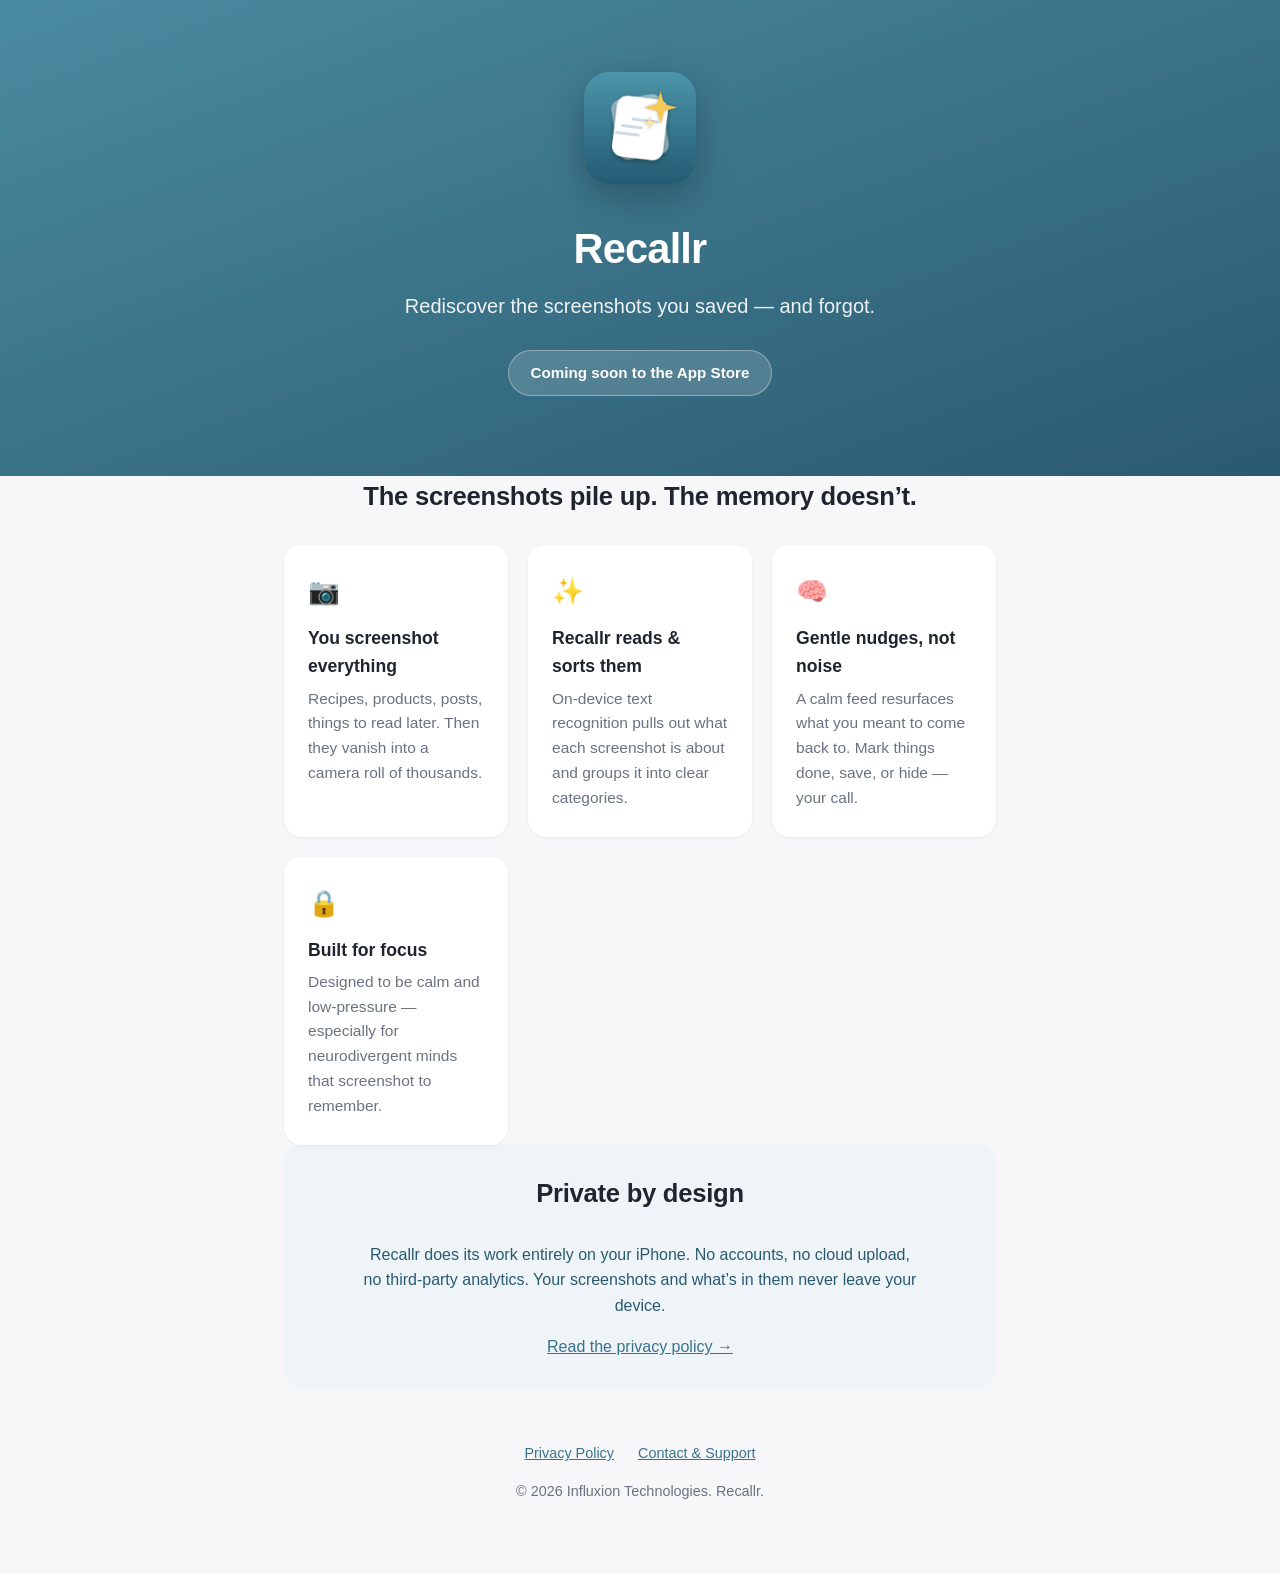
==== index.html @ 79cb25e0 "Recallr marketing site and privacy policy Public site repo serving Recallr's landing page and App St" ====
<!DOCTYPE html>
<html lang="en">
<head>
  <meta charset="UTF-8" />
  <meta name="viewport" content="width=device-width, initial-scale=1.0" />
  <title>Recallr — Rediscover the screenshots you forgot</title>
  <meta name="description" content="Recallr is a privacy-first iOS app that quietly resurfaces the useful screenshots you saved and forgot — recipes, products, articles, reminders. All processing stays on your device." />
  <meta property="og:title" content="Recallr — Rediscover the screenshots you forgot" />
  <meta property="og:description" content="A privacy-first iOS app that resurfaces the screenshots you saved and forgot. Everything stays on your device." />
  <meta property="og:image" content="icon.png" />
  <meta name="theme-color" content="#2a5a6f" />
  <link rel="icon" href="icon.png" />
  <link rel="apple-touch-icon" href="icon.png" />
  <link rel="stylesheet" href="style.css" />
</head>
<body>
  <header class="hero">
    <img class="app-icon" src="icon.png" alt="Recallr app icon" />
    <h1>Recallr</h1>
    <p class="tagline">Rediscover the screenshots you saved &mdash; and forgot.</p>
    <div class="badge">Coming soon to the App Store</div>
  </header>

  <main>
    <section class="wrap">
      <h2>The screenshots pile up. The memory doesn&rsquo;t.</h2>
      <div class="features">
        <div class="feature">
          <div class="spark">&#128247;</div>
          <h3>You screenshot everything</h3>
          <p>Recipes, products, posts, things to read later. Then they vanish into a camera roll of thousands.</p>
        </div>
        <div class="feature">
          <div class="spark">&#10024;</div>
          <h3>Recallr reads &amp; sorts them</h3>
          <p>On-device text recognition pulls out what each screenshot is about and groups it into clear categories.</p>
        </div>
        <div class="feature">
          <div class="spark">&#129504;</div>
          <h3>Gentle nudges, not noise</h3>
          <p>A calm feed resurfaces what you meant to come back to. Mark things done, save, or hide &mdash; your call.</p>
        </div>
        <div class="feature">
          <div class="spark">&#128274;</div>
          <h3>Built for focus</h3>
          <p>Designed to be calm and low-pressure &mdash; especially for neurodivergent minds that screenshot to remember.</p>
        </div>
      </div>
    </section>

    <section class="wrap">
      <div class="privacy-callout">
        <h2>Private by design</h2>
        <p>
          Recallr does its work entirely on your iPhone. No accounts, no cloud upload,
          no third-party analytics. Your screenshots and what&rsquo;s in them never leave your device.
        </p>
        <p style="margin-top:16px;"><a href="privacy.html">Read the privacy policy &rarr;</a></p>
      </div>
    </section>
  </main>

  <footer>
    <div class="wrap">
      <p>
        <a href="privacy.html">Privacy Policy</a>
        <a href="mailto:patrick@andiron.ai">Contact &amp; Support</a>
      </p>
      <p>&copy; 2026 Influxion Technologies. Recallr.</p>
    </div>
  </footer>
</body>
</html>
---- style.css ----
:root {
  --bg: #f7f7fa;
  --card: #ffffff;
  --ink: #1f242e;
  --muted: #6b7280;
  --teal: #38738c;
  --teal-deep: #2a5a6f;
  --teal-soft: #eef4f7;
  --gold: #f4c655;
  --radius: 18px;
  --maxw: 760px;
}

* { box-sizing: border-box; }

html { scroll-behavior: smooth; }

body {
  margin: 0;
  font-family: -apple-system, BlinkMacSystemFont, "Segoe UI", Roboto, Helvetica, Arial, sans-serif;
  color: var(--ink);
  background: var(--bg);
  line-height: 1.6;
  -webkit-font-smoothing: antialiased;
}

a { color: var(--teal); }

.wrap {
  max-width: var(--maxw);
  margin: 0 auto;
  padding: 0 24px;
}

/* Hero */
.hero {
  background: linear-gradient(160deg, #4a8aa0 0%, #2a5a6f 100%);
  color: #fff;
  text-align: center;
  padding: 72px 24px 80px;
}
.hero img.app-icon {
  width: 112px;
  height: 112px;
  border-radius: 25px;
  box-shadow: 0 12px 36px rgba(0,0,0,0.25);
  margin-bottom: 24px;
}
.hero h1 {
  font-size: 2.6rem;
  margin: 0 0 8px;
  letter-spacing: -0.02em;
}
.hero p.tagline {
  font-size: 1.25rem;
  margin: 0 auto;
  max-width: 480px;
  opacity: 0.92;
}
.badge {
  display: inline-block;
  margin-top: 28px;
  padding: 10px 22px;
  background: rgba(255,255,255,0.15);
  border: 1px solid rgba(255,255,255,0.35);
  border-radius: 999px;
  font-size: 0.95rem;
  font-weight: 600;
}

/* Sections */
section { padding: 56px 0; }
section h2 {
  font-size: 1.6rem;
  letter-spacing: -0.01em;
  margin: 0 0 28px;
  text-align: center;
}

.features {
  display: grid;
  grid-template-columns: repeat(auto-fit, minmax(220px, 1fr));
  gap: 20px;
}
.feature {
  background: var(--card);
  border-radius: var(--radius);
  padding: 26px 24px;
  box-shadow: 0 1px 3px rgba(0,0,0,0.06);
}
.feature .spark { font-size: 1.6rem; }
.feature h3 { margin: 12px 0 6px; font-size: 1.1rem; }
.feature p { margin: 0; color: var(--muted); font-size: 0.97rem; }

.privacy-callout {
  background: var(--teal-soft);
  border-radius: var(--radius);
  padding: 28px 28px;
  text-align: center;
}
.privacy-callout h2 { margin-top: 0; }
.privacy-callout p { color: var(--teal-deep); max-width: 560px; margin: 0 auto; }

/* Footer */
footer {
  text-align: center;
  padding: 40px 24px 56px;
  color: var(--muted);
  font-size: 0.9rem;
}
footer a { margin: 0 10px; }

/* Legal page */
.legal { background: var(--card); }
.legal .wrap { padding-top: 56px; padding-bottom: 72px; }
.legal h1 { font-size: 2rem; margin-bottom: 4px; }
.legal .updated { color: var(--muted); margin-top: 0; font-size: 0.95rem; }
.legal h2 { font-size: 1.25rem; margin-top: 36px; }
.legal ul { padding-left: 22px; }
.legal li { margin-bottom: 8px; }
.back { display: inline-block; margin-bottom: 24px; font-weight: 600; }
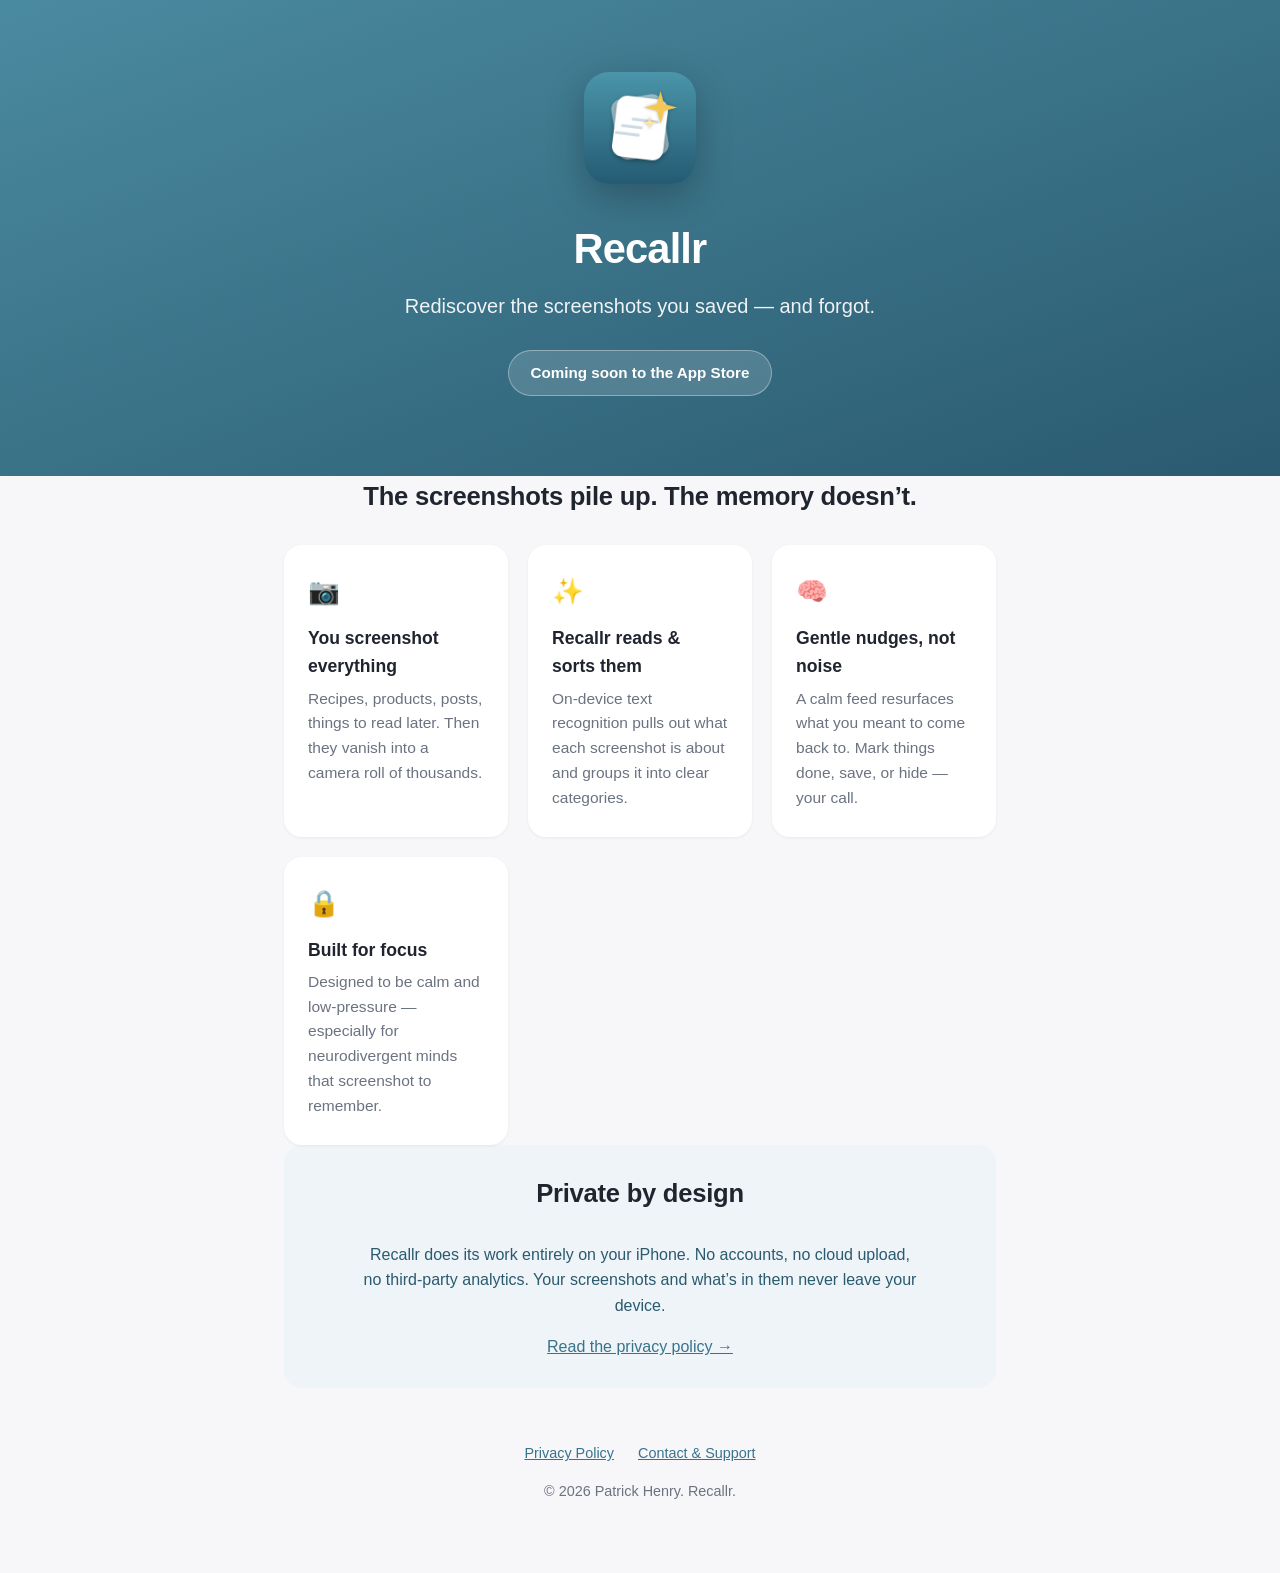
==== commit 761864b9: "Correct publisher to Patrick Henry Co-Authored-By: Claude Opus 4.8 <noreply@anthropic.com>" ====
--- a/index.html
+++ b/index.html
@@ -66,7 +66,7 @@
         <a href="privacy.html">Privacy Policy</a>
         <a href="mailto:patrick@andiron.ai">Contact &amp; Support</a>
       </p>
-      <p>&copy; 2026 Influxion Technologies. Recallr.</p>
+      <p>&copy; 2026 Patrick Henry. Recallr.</p>
     </div>
   </footer>
 </body>
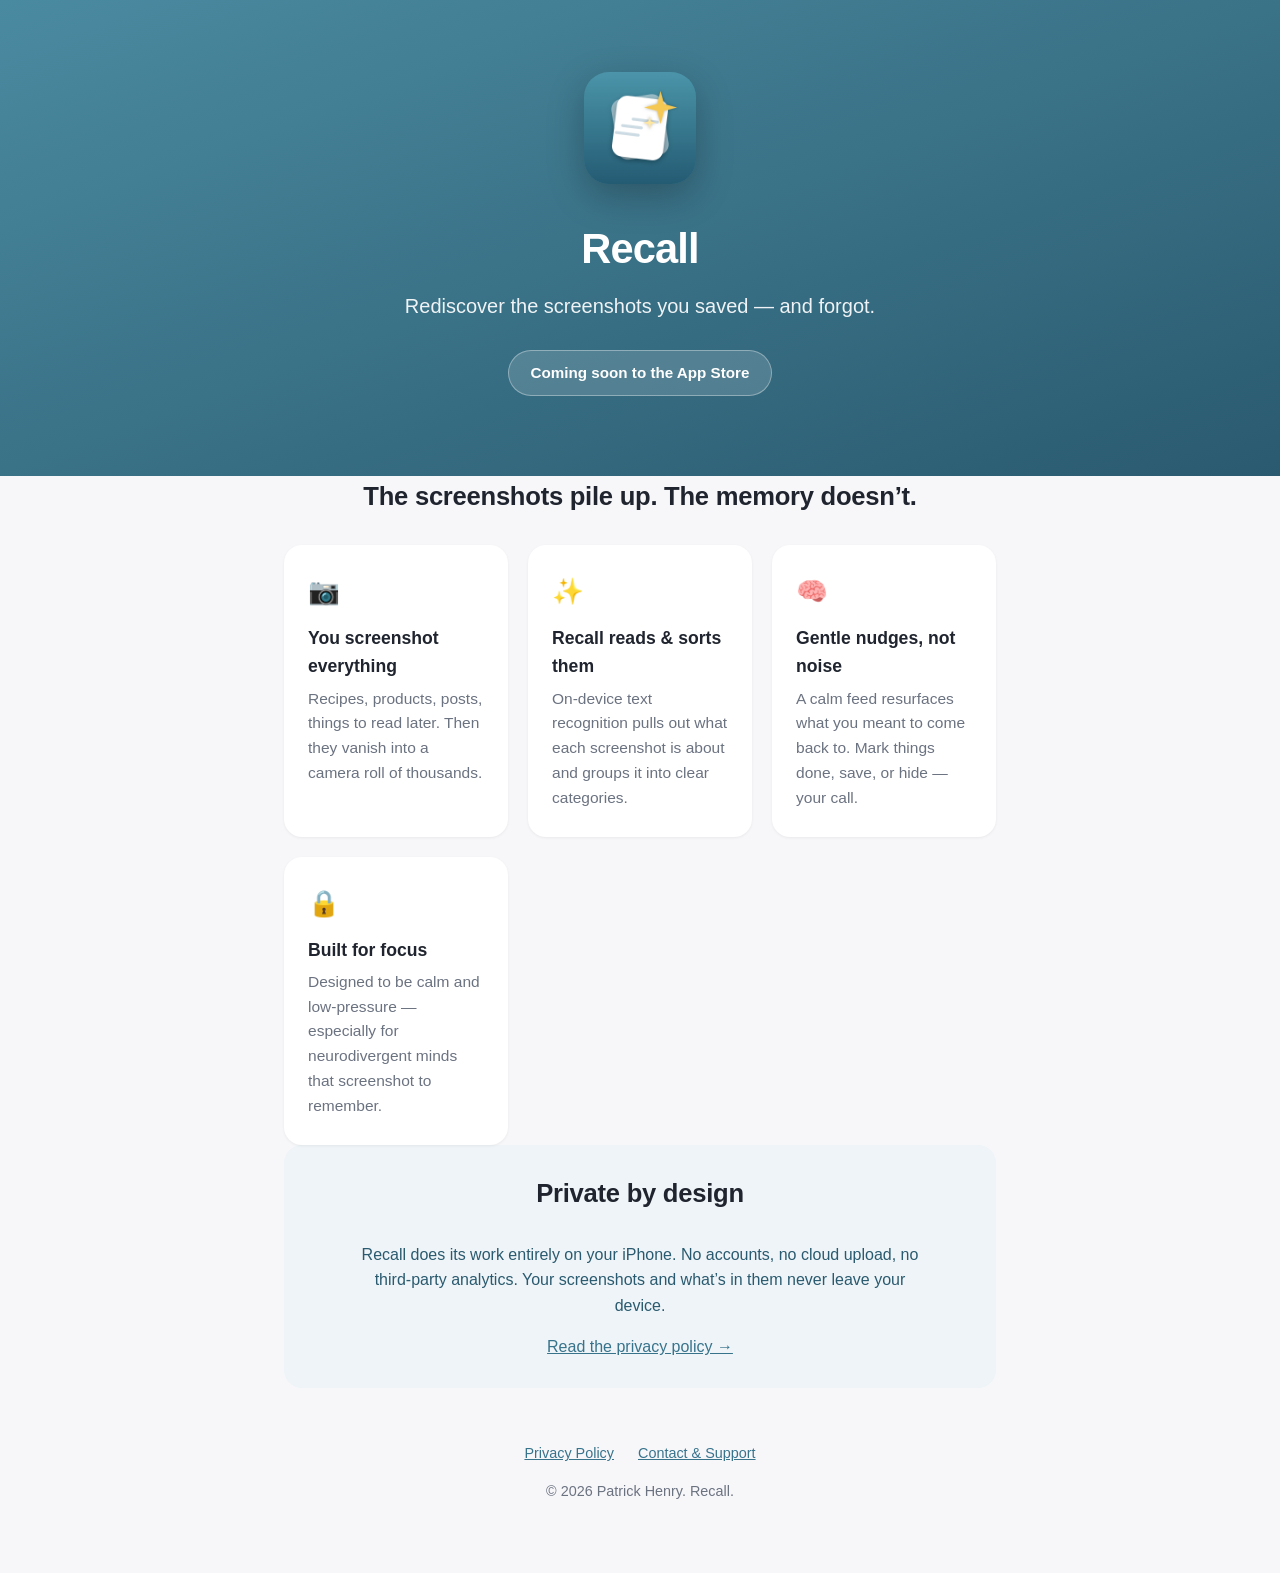
==== commit 4a8cf379: "Rename brand to Recall across site and privacy policy Co-Authored-By: Claude Opus 4.8 <noreply@anthr" ====
--- a/index.html
+++ b/index.html
@@ -3,9 +3,9 @@
 <head>
   <meta charset="UTF-8" />
   <meta name="viewport" content="width=device-width, initial-scale=1.0" />
-  <title>Recallr — Rediscover the screenshots you forgot</title>
-  <meta name="description" content="Recallr is a privacy-first iOS app that quietly resurfaces the useful screenshots you saved and forgot — recipes, products, articles, reminders. All processing stays on your device." />
-  <meta property="og:title" content="Recallr — Rediscover the screenshots you forgot" />
+  <title>Recall — Rediscover the screenshots you forgot</title>
+  <meta name="description" content="Recall is a privacy-first iOS app that quietly resurfaces the useful screenshots you saved and forgot — recipes, products, articles, reminders. All processing stays on your device." />
+  <meta property="og:title" content="Recall — Rediscover the screenshots you forgot" />
   <meta property="og:description" content="A privacy-first iOS app that resurfaces the screenshots you saved and forgot. Everything stays on your device." />
   <meta property="og:image" content="icon.png" />
   <meta name="theme-color" content="#2a5a6f" />
@@ -15,8 +15,8 @@
 </head>
 <body>
   <header class="hero">
-    <img class="app-icon" src="icon.png" alt="Recallr app icon" />
-    <h1>Recallr</h1>
+    <img class="app-icon" src="icon.png" alt="Recall app icon" />
+    <h1>Recall</h1>
     <p class="tagline">Rediscover the screenshots you saved &mdash; and forgot.</p>
     <div class="badge">Coming soon to the App Store</div>
   </header>
@@ -32,7 +32,7 @@
         </div>
         <div class="feature">
           <div class="spark">&#10024;</div>
-          <h3>Recallr reads &amp; sorts them</h3>
+          <h3>Recall reads &amp; sorts them</h3>
           <p>On-device text recognition pulls out what each screenshot is about and groups it into clear categories.</p>
         </div>
         <div class="feature">
@@ -52,7 +52,7 @@
       <div class="privacy-callout">
         <h2>Private by design</h2>
         <p>
-          Recallr does its work entirely on your iPhone. No accounts, no cloud upload,
+          Recall does its work entirely on your iPhone. No accounts, no cloud upload,
           no third-party analytics. Your screenshots and what&rsquo;s in them never leave your device.
         </p>
         <p style="margin-top:16px;"><a href="privacy.html">Read the privacy policy &rarr;</a></p>
@@ -64,9 +64,9 @@
     <div class="wrap">
       <p>
         <a href="privacy.html">Privacy Policy</a>
-        <a href="mailto:patrick@andiron.ai">Contact &amp; Support</a>
+        <a href="mailto:hello@patrickhenry.us">Contact &amp; Support</a>
       </p>
-      <p>&copy; 2026 Patrick Henry. Recallr.</p>
+      <p>&copy; 2026 Patrick Henry. Recall.</p>
     </div>
   </footer>
 </body>
